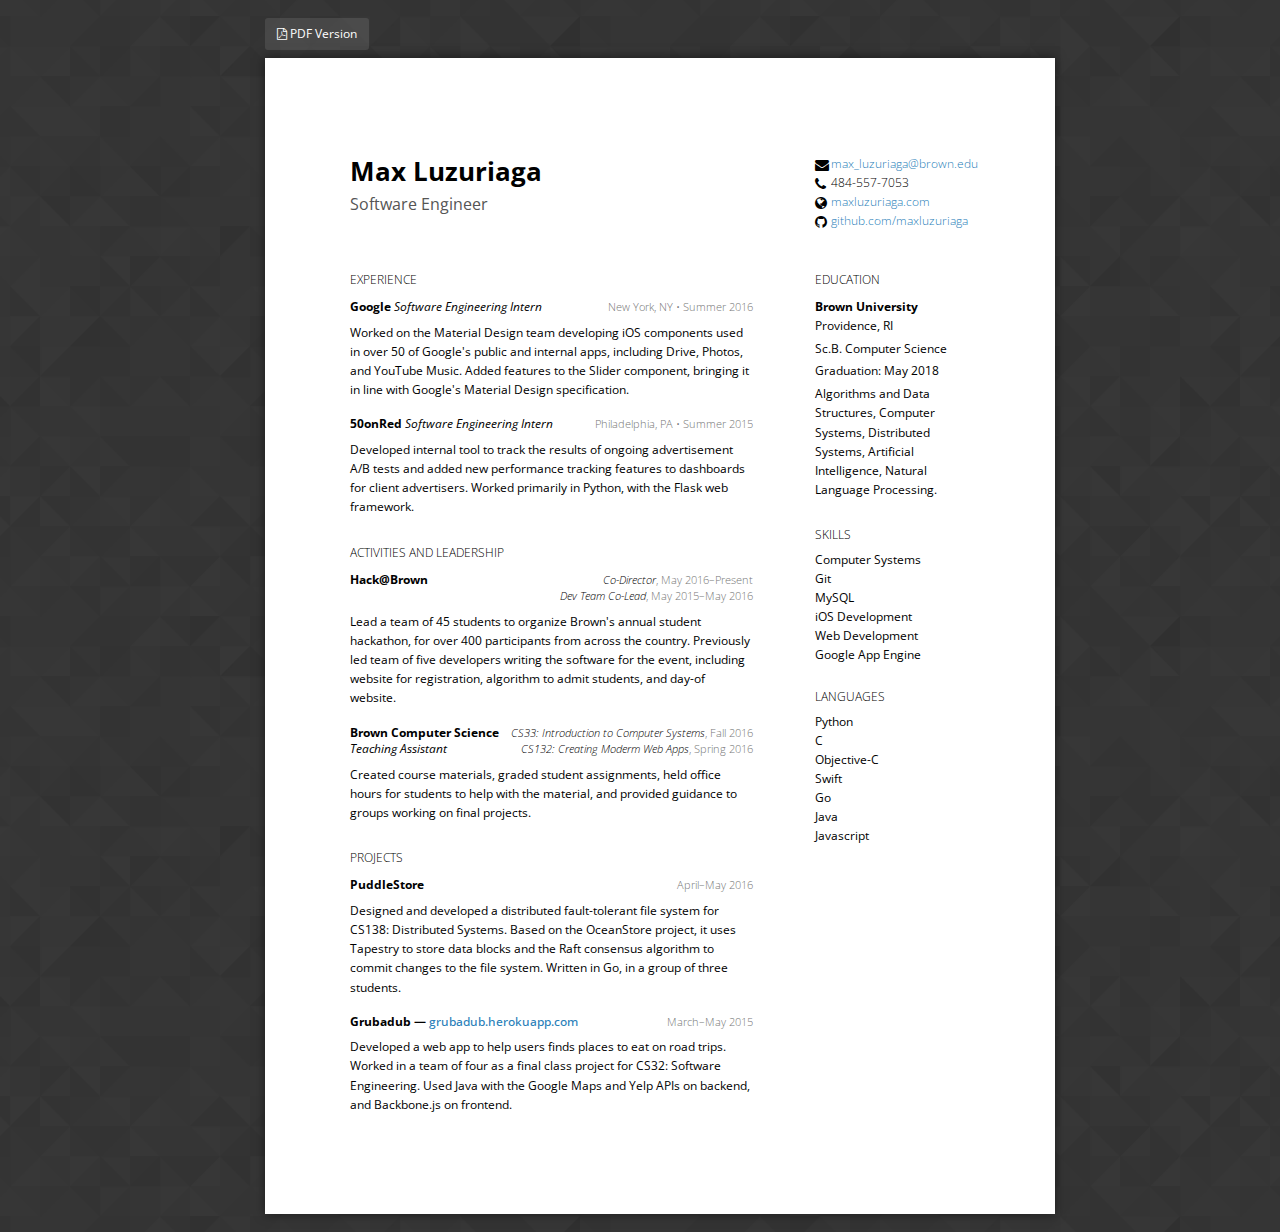
==== resume.html @ a5e9d763 "Wording tweak" ====
<!DOCTYPE html>
<html lang="en">
<head>

<meta charset="utf-8" />
<meta http-equiv="X-UA-Compatible" content="IE=edge,chrome=1">
<meta name="description" content="Max Luzuriaga's online resume" />
<meta name="viewport" content="width=device-width, height=device-height, initial-scale=1, maximum-scale=1, user-scalable=no"/>

<title>Max Luzuriaga - Resume</title>

<link rel="stylesheet" href="./css/font-awesome.min.css" />
<link href='http://fonts.googleapis.com/css?family=Open+Sans:300italic,400italic,700,300,600,600italic,400' rel='stylesheet' type='text/css'>

<link rel="stylesheet" media="print" href="./css/print.css" />
<link rel="stylesheet" href="./css/screen.css" />

</head>
<body class="resume">

<div id="container">
    <div id="toolbar">
        <a class="button dark-button pdf-button" href="max-luzuriaga-resume.pdf"><i class="fa fa-file-pdf-o"></i> PDF Version</a>
    </div>

    <div id="page" class="group">
        <header class="group">
            <div id="name-title">
                <h1>Max Luzuriaga</h1>
                <h2>Software Engineer</h2>
            </div>

            <ol id="contact" class="col-right">
                <li class="group">
                    <div class="contact-icon">
                        <p><i class="fa fa-envelope"></i></p>
                    </div>
                    <div class="contact-content">
                        <p><a href="mailto:max_luzuriaga@brown.edu">max_luzuriaga@brown.edu</a></p>
                    </div>
                </li>
                <li class="group">
                    <div class="contact-icon">
                        <p><i class="fa fa-phone"></i></p>
                    </div>
                    <div class="contact-content">
                        <p>484-557-7053</p>
                    </div>
                </li>
                <li class="group">
                    <div class="contact-icon">
                        <p><i class="fa fa-globe"></i></p>
                    </div>
                    <div class="contact-content">
                        <p><a href="http://maxluzuriaga.com/">maxluzuriaga.com</a></p>
                    </div>
                </li>
                <li class="group">
                    <div class="contact-icon">
                        <p><i class="fa fa-github"></i></p>
                    </div>
                    <div class="contact-content">
                        <p><a href="http://github.com/github">github.com/maxluzuriaga</a></p>
                    </div>
                </li>
            </ol>
        </header>

        <div class="col-left">
            <section>
                <h3>Experience</h3>

                <ol>
                    <li>
                        <h4>Google <span>Software Engineering Intern</span></h4>
                        <h5>New York, NY &#8226; Summer 2016</h5>
                        <p>Worked on the Material Design team developing iOS components used in over 50 of Google's public and internal apps, including Drive, Photos, and YouTube Music. Added features to the Slider component, bringing it in line with Google's Material Design specification.</p>
                    </li>

                    <li>
                        <h4>50onRed <span>Software Engineering Intern</span></h4>
                        <h5>Philadelphia, PA &#8226; Summer 2015</h5>
                        <p>Developed internal tool to track the results of ongoing advertisement A/B tests and added new performance tracking features to dashboards for client advertisers. Worked primarily in Python, with the Flask web framework.</p>
                    </li>
                </ol>
            </section>

            <section>
                <h3>Activities and Leadership</h3>

                <ol>
                    <li>
                        <h4>Hack@Brown</h4>
                        <h5>
                            <span>Co-Director</span>, May 2016&#8211;Present<br />
                            <span>Dev Team Co-Lead</span>, May 2015&#8211;May 2016
                        </h5>
                        <p>Lead a team of 45 students to organize Brown's annual student hackathon, for over 400 participants from across the country. Previously led team of five developers writing the software for the event, including website for registration, algorithm to admit students, and day-of website.</p>
                    </li>

                    <li>
                        <h4>Brown Computer Science<br><span>Teaching Assistant</span></h4>
                        <h5>
                            <span>CS33: Introduction to Computer Systems</span>, Fall 2016<br />
                            <span>CS132: Creating Moderm Web Apps</span>, Spring 2016
                        </h5>
                        <p>Created course materials, graded student assignments, held office hours for students to help with the material, and provided guidance to groups working on final projects.</p>
                    </li>
                </ol>
            </section>

            <section>
                <h3>Projects</h3>

                <ol>
                    <li>
                        <h4>PuddleStore</h4>
                        <h5>April&#8211;May 2016</h5>
                        <p>Designed and developed a distributed fault-tolerant file system for CS138: Distributed Systems. Based on the OceanStore project, it uses Tapestry to store data blocks and the Raft consensus algorithm to commit changes to the file system. Written in Go, in a group of three students.</p>
                    </li>

                    <li>
                        <h4>Grubadub &mdash; <a href="http://grubadub.herokuapp.com">grubadub.herokuapp.com</a></h4>
                        <h5>March&#8211;May 2015</h5>
                        <p>Developed a web app to help users finds places to eat on road trips. Worked in a team of four as a final class project for CS32: Software Engineering. Used Java with the Google Maps and Yelp APIs on backend, and Backbone.js on frontend.</p>
                    </li>
                </ol>
            </section>
        </div>

        <div class="col-right">
            <section>
                <h3>Education</h3>

                <ol>
                    <li>
                        <h4>Brown University</h4>
                        <p>Providence, RI</p>
                        <p>Sc.B. Computer Science</p>
                        <p>Graduation: May 2018</p>
                        <p>Algorithms and Data Structures, Computer Systems, Distributed Systems, Artificial Intelligence, Natural Language Processing.</p>
                    </li>
                </ol>
            </section>

            <section class="list">
                <h3>Skills</h3>

                <ol>
                    <li>Computer Systems</li>
                    <li>Git</li>
                    <li>MySQL</li>
                    <li>iOS Development</li>
                    <li>Web Development</li>
                    <li>Google App Engine</li>
                </ol>
            </section>

            <section class="list">
                <h3>Languages</h3>

                <ol>
                    <li>Python</li>
                    <li>C</li>
                    <li>Objective-C</li>
                    <li>Swift</li>
                    <li>Go</li>
                    <li>Java</li>
                    <li>Javascript</li>
                </ol>
            </section>
        </div>
    </div>
</div>

</body>
</html>
---- css/print.css ----
html body.resume  {
	background: white;
	padding: 0;
    margin: 0.95in 0.7in;
    overflow: hidden;
}

html body.resume #container {
    width: auto;
}

#toolbar {
    display: none;
}

html body.resume #page {
    background: white;

    box-shadow: none;
    padding: 0;
    width: auto;
    height: auto;
    margin: 0;
}

body.resume div#container  {
    width: auto;
    height: auto;
}
---- css/screen.css ----
/*
Title: Screen Styles
Author: max@luzuriaga.com
*/

/* ---------------------------------------------------------------------------------------
   Reset
   --------------------------------------------------------------------------------------- */

html, body, div, span, applet, object, iframe,
h1, h2, h3, h4, h5, h6, p, blockquote, pre,
a, abbr, acronym, address, big, cite, code,
del, dfn, em, img, ins, kbd, q, s, samp,
small, strike, strong, sub, sup, tt, var,
b, u, i, center,
dl, dt, dd, ol, ul, li,
fieldset, form, label, legend,
table, caption, tbody, tfoot, thead, tr, th, td,
article, aside, canvas, details, embed, 
figure, figcaption, footer, header, hgroup, 
menu, nav, output, ruby, section, summary,
time, mark, audio, video {
    margin: 0;
    padding: 0;
    border: 0;
    font-size: 100%;
    font: inherit;
    vertical-align: baseline;
}
/* HTML5 display-role reset for older browsers */
article, aside, details, figcaption, figure, 
footer, header, hgroup, menu, nav, section {
    display: block;
}
body {
    line-height: 1;
}
ol, ul {
    list-style: none;
}
blockquote, q {
    quotes: none;
}
blockquote:before, blockquote:after,
q:before, q:after {
    content: '';
    content: none;
}
table {
    border-collapse: collapse;
    border-spacing: 0;
}

/* ---------------------------------------------------------------------------------------
   Main
   --------------------------------------------------------------------------------------- */

body {
    font-family: 'Open Sans', 'Helvetica Neue', Helvetica, Arial, Sans-Serif;
}

body.main {
    font-size: 14px;
}

body.resume {
    background: url(../img/footer_lodyas.png) center center rgb(120,120,120);
    background-size: 600px;
    padding: 18px 0;
    font-size: 12px;
}

a, a:visited {
    text-decoration: none;
    color: #2980b9;
}

a:hover, a:visited:hover {
    text-decoration: underline;
}

body.main #container {
    max-width: 800px;
    padding: 100px;
}

body.main p {
    line-height: 1.5em;
}

body.resume #container {
    width: 750px;
    margin: 0 auto;
}

body.resume #page {
    background: white;
    box-shadow: 0 0 10px rgba(0,0,0,0.5);
    padding: 100px 85px;
    width: 620px;
    /* height: 840px; */
}


body.resume header {
    margin-bottom: 45px;
    /*padding: 5px 0;*/
}

body.main header {
    margin-bottom: 22px;
}

h1 {
    font-weight: 700;
    font-size: 26px;
    line-height: 1em;
    margin-bottom: 12px;
}

h2 {
    font-size: 16px;
    color: #555;
}

h3 {
    text-transform: uppercase;
    font-weight: 300;
    margin-bottom: 13px;
}

h4 {
    font-weight: 700;
    line-height: 1.4em;
    float:left;
}

h5 {
    text-align: right;
    color: #777;
    line-height: 1.5em;
    font-size: 11px;
    margin-bottom: 7px;
    font-weight: 300;
}

h5 span {
    font-style: italic;
    color: black;
    /* opacity: 0.7; */
}

strong {
    font-weight: bold;
}

section {
    margin-bottom: 30px;
}

section:last-child {
    margin-bottom: 0;
}

section li {
    margin-bottom: 17px;
}

section.list li {
    margin-bottom: 7px;
}

section li:last-child {
    margin-bottom: 0;
}

section p {
    clear: both;
    line-height: 1.6em;
}

.col-right section p {
    margin-bottom: 0.3em;
}

h4 span {
    font-weight: 400;
    font-style: italic;
    /* padding-left: 3px; */
}

h4 a {
    font-weight: 500;
}

#name-title {
    float: left;
    width: 50%;
    text-align: left;
}

#name-title, #contact {
    /*padding: 3px 0;*/
}

#contact {
    float: right;
    /*padding-left: 17px;*/
    font-weight: 300;
    font-size: 14px;
    /*border-left: 1px solid #ccc;*/
}

#contact li {
    margin-bottom: 5px;
}

#contact li:last-child {
    margin: 0;
}

.contact-icon {
    width: 10%;
    float: left;
}

.contact-content {
    width: 90%;
    float: right;
    font-size: 12px;
}

.col-left {
    width: 65%;
    float: left;
}

img.hero {
    width: 150px;
    height: 150px;
    float: left;
    border-radius: 20px;
}

.col-right {
    width: 25%;
    float: right;
}

body.main .col-right {
    width: calc(100% - 170px);
}

article p {
    margin-bottom: 14px;
}

article {
    border-bottom: 1px solid #eee;
    margin-bottom: 14px;
}

.button {
    display: inline-block;
    padding: 10px 12px;
    border-radius: 3px;
    background: rgb(243,243,243);
}

.button:hover {
    background: rgb(235,235,235);
}

.dark-button, .dark-button:visited {
    background: rgba(255,255,255,0.1);
    color: white;
}

.dark-button:hover {
    background: rgba(255,255,255,0.15);
}

#toolbar {
    margin-bottom: 8px;
}

footer li {
    float: left;
    margin-right: 3.5%;
}

@media print {
    html body {
        background: white;
        padding: 0;
    }

    body #main {
        background: red;
        box-shadow: none;
        width: auto;
        height: auto;
        margin: 0;
    }
}

@media (max-width: 900px) {
    body.main #container {
        padding: 70px;
    }

    img.hero {
        width: 100px;
        height: 100px;
    }

    body.main .col-right {
        width: calc(100% - 120px);
    }
}

@media (max-width: 700px) {
    body.main #container {
        padding: 40px;
    }

    img.hero {
        display: none;
    }

    body.main .col-right {
        width: 100%;
    }

    footer li {
        float: none;
        margin-bottom: 10px;
    }
}

/* ---------------------------------------------------------------------------------------
   Etc.
   --------------------------------------------------------------------------------------- */

.group:after {
  content: "";
  display: table;
  clear: both;
}
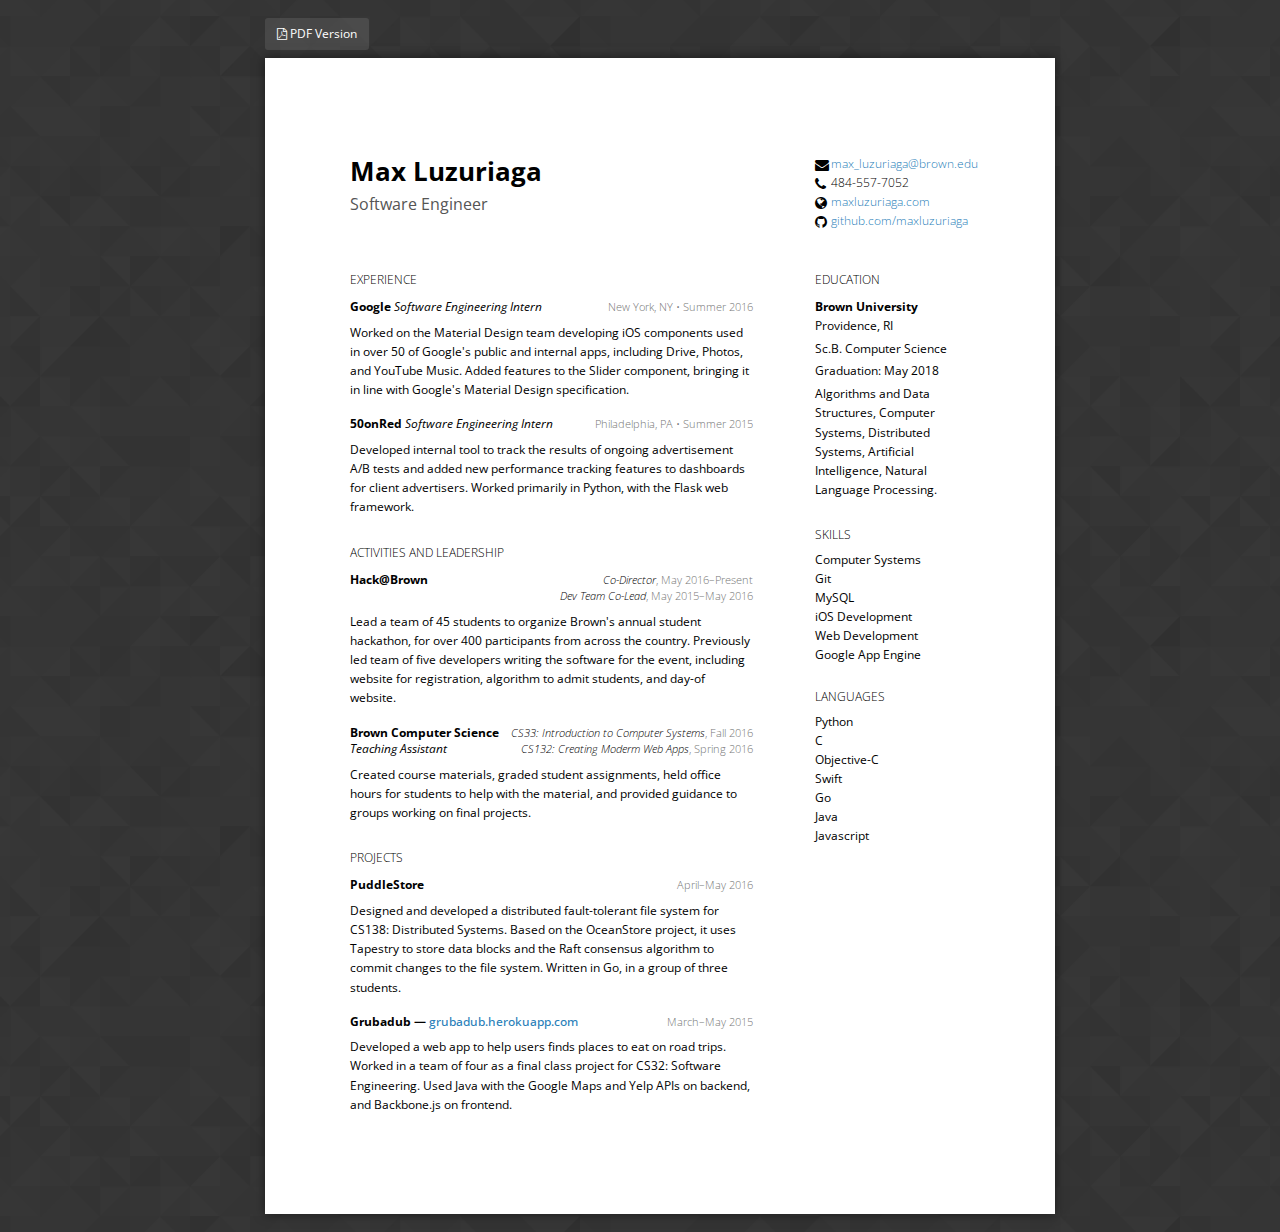
==== commit ca9f93df: "Fix phone number" ====
--- a/resume.html
+++ b/resume.html
@@ -44,7 +44,7 @@
                         <p><i class="fa fa-phone"></i></p>
                     </div>
                     <div class="contact-content">
-                        <p>484-557-7053</p>
+                        <p>484-557-7052</p>
                     </div>
                 </li>
                 <li class="group">
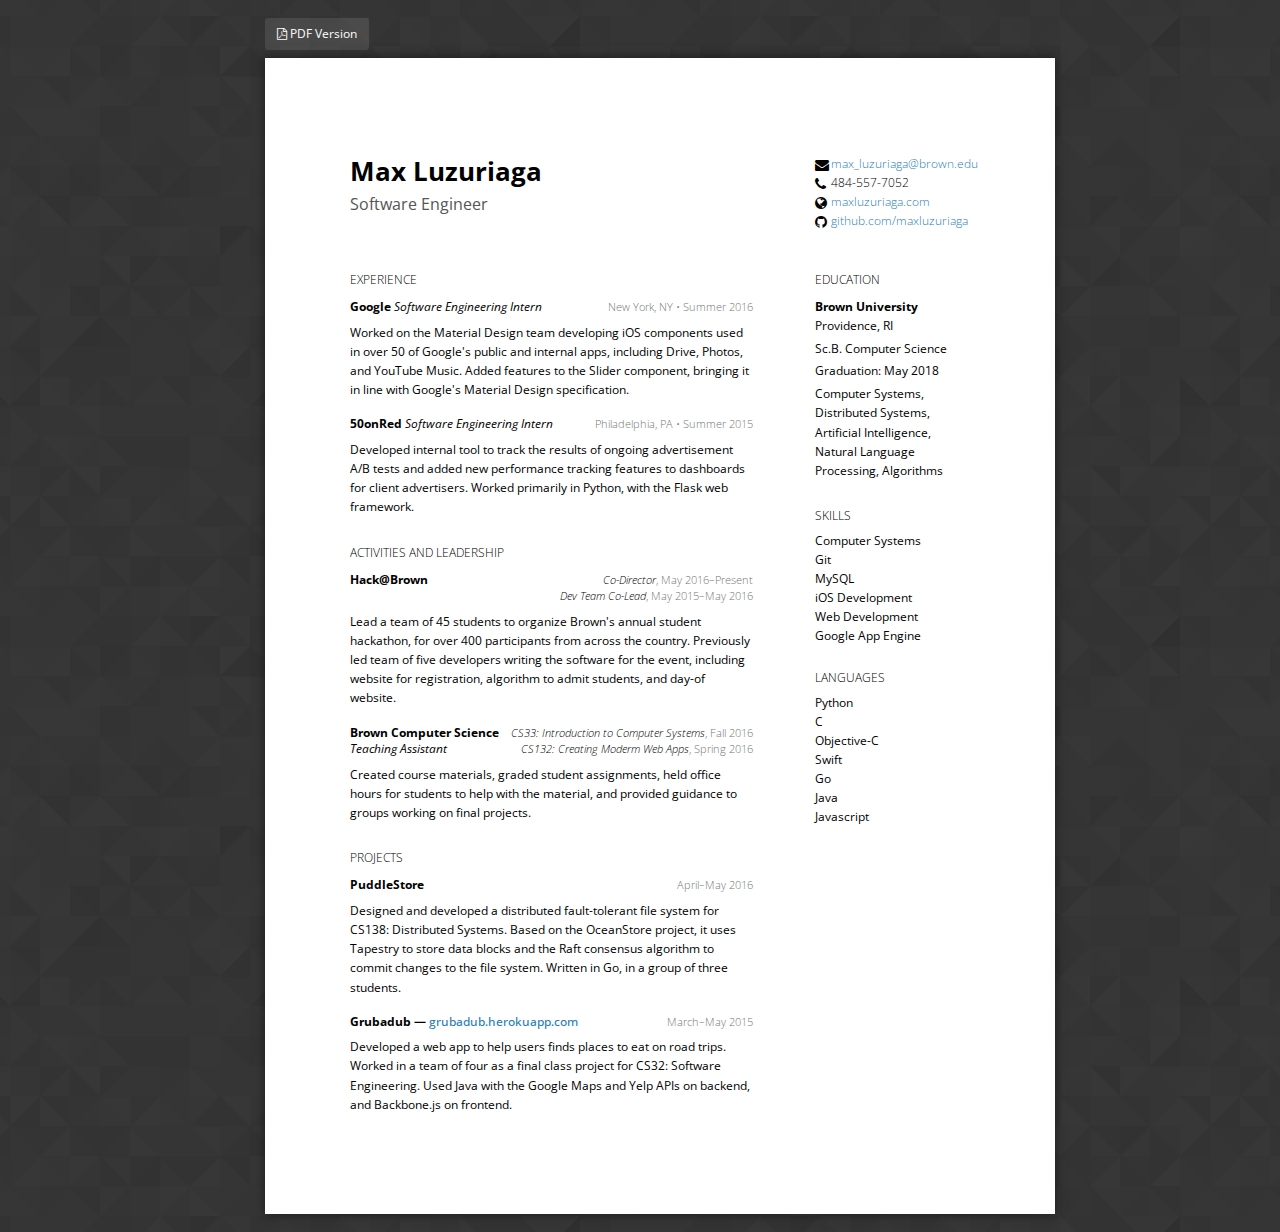
==== commit 65956dfa: "Coursework changes" ====
--- a/resume.html
+++ b/resume.html
@@ -138,7 +138,7 @@
                         <p>Providence, RI</p>
                         <p>Sc.B. Computer Science</p>
                         <p>Graduation: May 2018</p>
-                        <p>Algorithms and Data Structures, Computer Systems, Distributed Systems, Artificial Intelligence, Natural Language Processing.</p>
+                        <p>Computer Systems, Distributed Systems, Artificial Intelligence, Natural Language Processing, Algorithms</p>
                     </li>
                 </ol>
             </section>
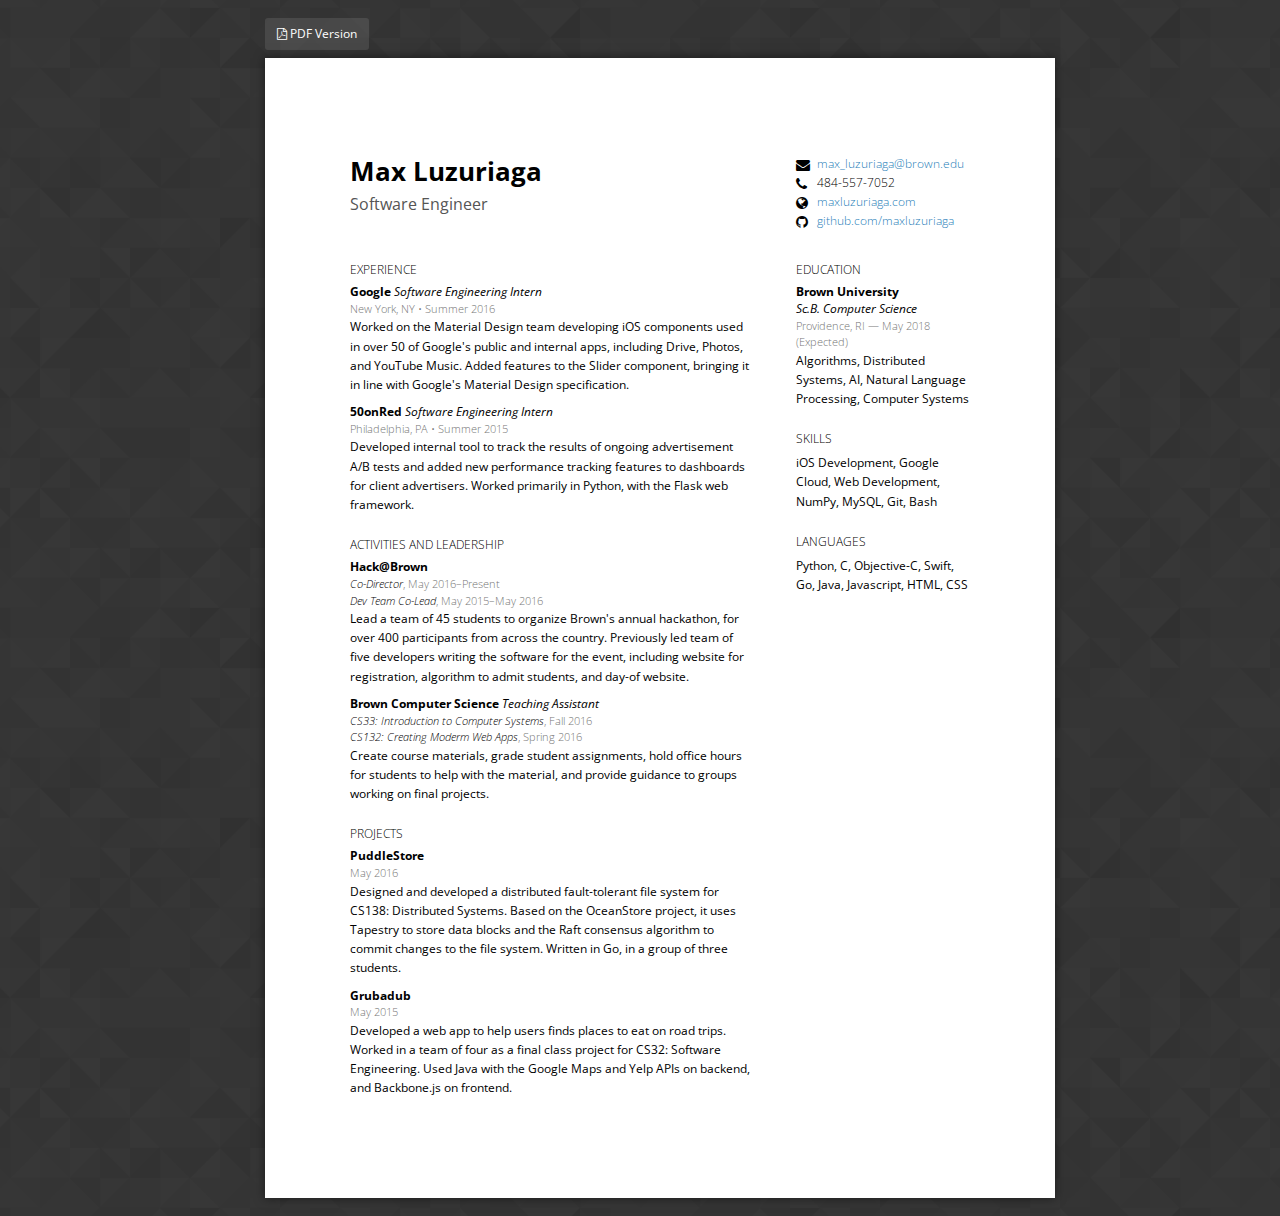
==== commit 9adb5615: "Lots of resume changes" ====
--- a/resume.html
+++ b/resume.html
@@ -60,7 +60,7 @@
                         <p><i class="fa fa-github"></i></p>
                     </div>
                     <div class="contact-content">
-                        <p><a href="http://github.com/github">github.com/maxluzuriaga</a></p>
+                        <p><a href="http://github.com/maxluzuriaga">github.com/maxluzuriaga</a></p>
                     </div>
                 </li>
             </ol>
@@ -95,16 +95,16 @@
                             <span>Co-Director</span>, May 2016&#8211;Present<br />
                             <span>Dev Team Co-Lead</span>, May 2015&#8211;May 2016
                         </h5>
-                        <p>Lead a team of 45 students to organize Brown's annual student hackathon, for over 400 participants from across the country. Previously led team of five developers writing the software for the event, including website for registration, algorithm to admit students, and day-of website.</p>
+                        <p>Lead a team of 45 students to organize Brown's annual hackathon, for over 400 participants from across the country. Previously led team of five developers writing the software for the event, including website for registration, algorithm to admit students, and day-of website.</p>
                     </li>
 
                     <li>
-                        <h4>Brown Computer Science<br><span>Teaching Assistant</span></h4>
+                        <h4>Brown Computer Science <span>Teaching Assistant</span></h4>
                         <h5>
                             <span>CS33: Introduction to Computer Systems</span>, Fall 2016<br />
                             <span>CS132: Creating Moderm Web Apps</span>, Spring 2016
                         </h5>
-                        <p>Created course materials, graded student assignments, held office hours for students to help with the material, and provided guidance to groups working on final projects.</p>
+                        <p>Create course materials, grade student assignments, hold office hours for students to help with the material, and provide guidance to groups working on final projects.</p>
                     </li>
                 </ol>
             </section>
@@ -115,13 +115,13 @@
                 <ol>
                     <li>
                         <h4>PuddleStore</h4>
-                        <h5>April&#8211;May 2016</h5>
+                        <h5>May 2016</h5>
                         <p>Designed and developed a distributed fault-tolerant file system for CS138: Distributed Systems. Based on the OceanStore project, it uses Tapestry to store data blocks and the Raft consensus algorithm to commit changes to the file system. Written in Go, in a group of three students.</p>
                     </li>
 
                     <li>
-                        <h4>Grubadub &mdash; <a href="http://grubadub.herokuapp.com">grubadub.herokuapp.com</a></h4>
-                        <h5>March&#8211;May 2015</h5>
+                        <h4>Grubadub</h4>
+                        <h5>May 2015</h5>
                         <p>Developed a web app to help users finds places to eat on road trips. Worked in a team of four as a final class project for CS32: Software Engineering. Used Java with the Google Maps and Yelp APIs on backend, and Backbone.js on frontend.</p>
                     </li>
                 </ol>
@@ -134,40 +134,22 @@
 
                 <ol>
                     <li>
-                        <h4>Brown University</h4>
-                        <p>Providence, RI</p>
-                        <p>Sc.B. Computer Science</p>
-                        <p>Graduation: May 2018</p>
-                        <p>Computer Systems, Distributed Systems, Artificial Intelligence, Natural Language Processing, Algorithms</p>
-                    </li>
+                        <h4>Brown University<br /><span>Sc.B. Computer Science</span></h4>
+                        <h5>Providence, RI &mdash; May 2018 (Expected)</h5>
+                        <p>Algorithms, Distributed Systems, AI, Natural Language Processing, Computer Systems</p>
                 </ol>
             </section>
 
             <section class="list">
                 <h3>Skills</h3>
 
-                <ol>
-                    <li>Computer Systems</li>
-                    <li>Git</li>
-                    <li>MySQL</li>
-                    <li>iOS Development</li>
-                    <li>Web Development</li>
-                    <li>Google App Engine</li>
-                </ol>
+                <p>iOS Development, Google Cloud, Web Development, NumPy, MySQL, Git, Bash</p>
             </section>
 
             <section class="list">
                 <h3>Languages</h3>
 
-                <ol>
-                    <li>Python</li>
-                    <li>C</li>
-                    <li>Objective-C</li>
-                    <li>Swift</li>
-                    <li>Go</li>
-                    <li>Java</li>
-                    <li>Javascript</li>
-                </ol>
+                <p>Python, C, Objective-C, Swift, Go, Java, Javascript, HTML, CSS</p>
             </section>
         </div>
     </div>
--- a/css/screen.css
+++ b/css/screen.css
@@ -103,7 +103,7 @@
 
 
 body.resume header {
-    margin-bottom: 45px;
+    margin-bottom: 35px;
     /*padding: 5px 0;*/
 }
 
@@ -126,21 +126,21 @@
 h3 {
     text-transform: uppercase;
     font-weight: 300;
-    margin-bottom: 13px;
+    margin-bottom: 8px;
 }
 
 h4 {
     font-weight: 700;
     line-height: 1.4em;
-    float:left;
+    /* float:left; */
 }
 
 h5 {
-    text-align: right;
+    /* text-align: right; */
     color: #777;
     line-height: 1.5em;
     font-size: 11px;
-    margin-bottom: 7px;
+    /* margin-bottom: 3px; */
     font-weight: 300;
 }
 
@@ -155,7 +155,7 @@
 }
 
 section {
-    margin-bottom: 30px;
+    margin-bottom: 25px;
 }
 
 section:last-child {
@@ -163,7 +163,7 @@
 }
 
 section li {
-    margin-bottom: 17px;
+    margin-bottom: 10px;
 }
 
 section.list li {
@@ -220,12 +220,12 @@
 }
 
 .contact-icon {
-    width: 10%;
+    width: 12%;
     float: left;
 }
 
 .contact-content {
-    width: 90%;
+    width: 88%;
     float: right;
     font-size: 12px;
 }
@@ -243,7 +243,7 @@
 }
 
 .col-right {
-    width: 25%;
+    width: 28%;
     float: right;
 }
 
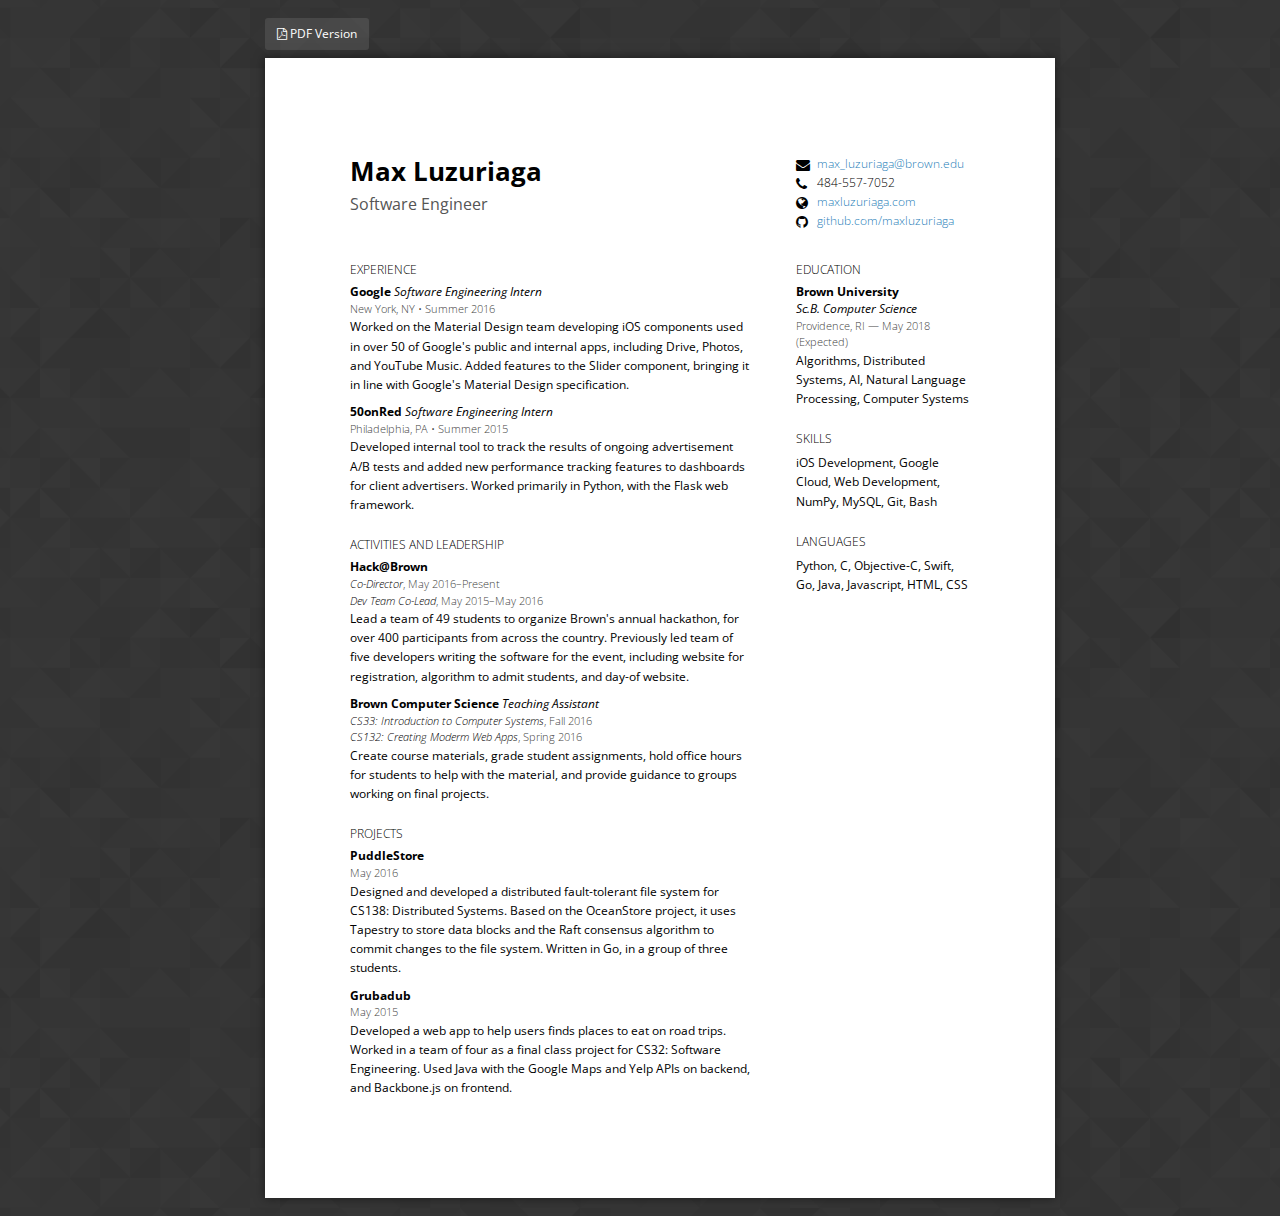
==== commit 62df812d: "H@B size" ====
--- a/resume.html
+++ b/resume.html
@@ -95,7 +95,7 @@
                             <span>Co-Director</span>, May 2016&#8211;Present<br />
                             <span>Dev Team Co-Lead</span>, May 2015&#8211;May 2016
                         </h5>
-                        <p>Lead a team of 45 students to organize Brown's annual hackathon, for over 400 participants from across the country. Previously led team of five developers writing the software for the event, including website for registration, algorithm to admit students, and day-of website.</p>
+                        <p>Lead a team of 49 students to organize Brown's annual hackathon, for over 400 participants from across the country. Previously led team of five developers writing the software for the event, including website for registration, algorithm to admit students, and day-of website.</p>
                     </li>
 
                     <li>
--- a/css/screen.css
+++ b/css/screen.css
@@ -137,7 +137,7 @@
 
 h5 {
     /* text-align: right; */
-    color: #777;
+    color: #444;
     line-height: 1.5em;
     font-size: 11px;
     /* margin-bottom: 3px; */
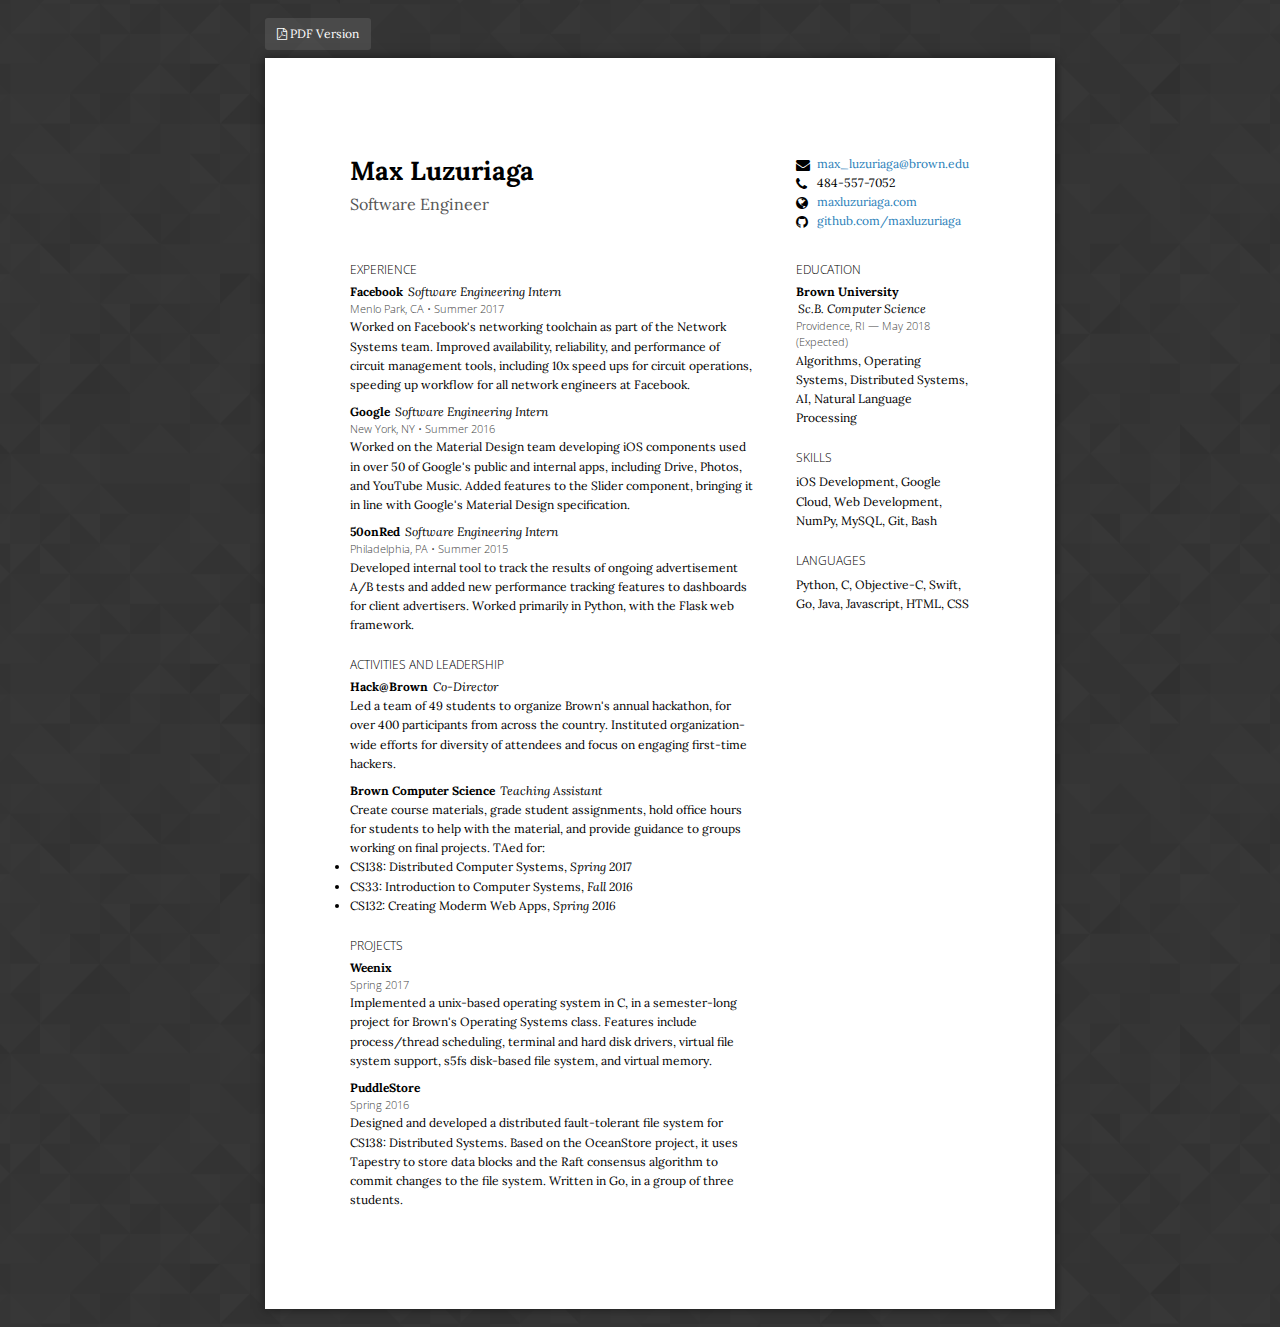
==== commit dfb69cfc: "Updates and font switch" ====
--- a/resume.html
+++ b/resume.html
@@ -11,6 +11,7 @@
 
 <link rel="stylesheet" href="./css/font-awesome.min.css" />
 <link href='http://fonts.googleapis.com/css?family=Open+Sans:300italic,400italic,700,300,600,600italic,400' rel='stylesheet' type='text/css'>
+<link href="https://fonts.googleapis.com/css?family=Lora:400,400i,700,700i" rel="stylesheet">
 
 <link rel="stylesheet" media="print" href="./css/print.css" />
 <link rel="stylesheet" href="./css/screen.css" />
@@ -72,6 +73,12 @@
 
                 <ol>
                     <li>
+                        <h4>Facebook <span>Software Engineering Intern</span></h4>
+                        <h5>Menlo Park, CA &#8226; Summer 2017</h5>
+                        <p>Worked on Facebook's networking toolchain as part of the Network Systems team. Improved availability, reliability, and performance of circuit management tools, including 10x speed ups for circuit operations, speeding up workflow for all network engineers at Facebook.</p>
+                    </li>
+
+                    <li>
                         <h4>Google <span>Software Engineering Intern</span></h4>
                         <h5>New York, NY &#8226; Summer 2016</h5>
                         <p>Worked on the Material Design team developing iOS components used in over 50 of Google's public and internal apps, including Drive, Photos, and YouTube Music. Added features to the Slider component, bringing it in line with Google's Material Design specification.</p>
@@ -90,21 +97,24 @@
 
                 <ol>
                     <li>
-                        <h4>Hack@Brown</h4>
-                        <h5>
-                            <span>Co-Director</span>, May 2016&#8211;Present<br />
-                            <span>Dev Team Co-Lead</span>, May 2015&#8211;May 2016
-                        </h5>
-                        <p>Lead a team of 49 students to organize Brown's annual hackathon, for over 400 participants from across the country. Previously led team of five developers writing the software for the event, including website for registration, algorithm to admit students, and day-of website.</p>
+                        <h4>Hack@Brown <span>Co-Director</span></h4>
+                        <p>Led a team of 49 students to organize Brown's annual hackathon, for over 400 participants from across the country. Instituted organization-wide efforts for diversity of attendees and focus on engaging first-time hackers.</p>
                     </li>
 
                     <li>
                         <h4>Brown Computer Science <span>Teaching Assistant</span></h4>
-                        <h5>
-                            <span>CS33: Introduction to Computer Systems</span>, Fall 2016<br />
-                            <span>CS132: Creating Moderm Web Apps</span>, Spring 2016
-                        </h5>
-                        <p>Create course materials, grade student assignments, hold office hours for students to help with the material, and provide guidance to groups working on final projects.</p>
+                        <!-- <h5> -->
+                        <!--     <1!-- <span>CS157: Design and Analysis of Algorithms</span>, Fall 2017<br /> --1> -->
+                        <!--     <span>CS138: Distributed Computer Systems</span>, Spring 2017<br /> -->
+                        <!--     <span>CS33: Introduction to Computer Systems</span>, Fall 2016<br /> -->
+                        <!--     <span>CS132: Creating Moderm Web Apps</span>, Spring 2016 -->
+                        <!-- </h5> -->
+                        <p>Create course materials, grade student assignments, hold office hours for students to help with the material, and provide guidance to groups working on final projects. TAed for:</p>
+                        <ul>
+                            <li>CS138: Distributed Computer Systems, <span>Spring 2017</span></li>
+                            <li>CS33: Introduction to Computer Systems, <span>Fall 2016</span></li>
+                            <li>CS132: Creating Moderm Web Apps, <span>Spring 2016</span></li>
+                        </ul>
                     </li>
                 </ol>
             </section>
@@ -114,15 +124,15 @@
 
                 <ol>
                     <li>
-                        <h4>PuddleStore</h4>
-                        <h5>May 2016</h5>
-                        <p>Designed and developed a distributed fault-tolerant file system for CS138: Distributed Systems. Based on the OceanStore project, it uses Tapestry to store data blocks and the Raft consensus algorithm to commit changes to the file system. Written in Go, in a group of three students.</p>
+                        <h4>Weenix</h4>
+                        <h5>Spring 2017</h5>
+                        <p>Implemented a unix-based operating system in C, in a semester-long project for Brown's Operating Systems class. Features include process/thread scheduling, terminal and hard disk drivers, virtual file system support, s5fs disk-based file system, and virtual memory.</p>
                     </li>
 
                     <li>
-                        <h4>Grubadub</h4>
-                        <h5>May 2015</h5>
-                        <p>Developed a web app to help users finds places to eat on road trips. Worked in a team of four as a final class project for CS32: Software Engineering. Used Java with the Google Maps and Yelp APIs on backend, and Backbone.js on frontend.</p>
+                        <h4>PuddleStore</h4>
+                        <h5>Spring 2016</h5>
+                        <p>Designed and developed a distributed fault-tolerant file system for CS138: Distributed Systems. Based on the OceanStore project, it uses Tapestry to store data blocks and the Raft consensus algorithm to commit changes to the file system. Written in Go, in a group of three students.</p>
                     </li>
                 </ol>
             </section>
@@ -136,7 +146,7 @@
                     <li>
                         <h4>Brown University<br /><span>Sc.B. Computer Science</span></h4>
                         <h5>Providence, RI &mdash; May 2018 (Expected)</h5>
-                        <p>Algorithms, Distributed Systems, AI, Natural Language Processing, Computer Systems</p>
+                        <p>Algorithms, Operating Systems, Distributed Systems, AI, Natural Language Processing</p>
                 </ol>
             </section>
 
--- a/css/screen.css
+++ b/css/screen.css
@@ -35,7 +35,7 @@
 body {
     line-height: 1;
 }
-ol, ul {
+ol {
     list-style: none;
 }
 blockquote, q {
@@ -56,7 +56,8 @@
    --------------------------------------------------------------------------------------- */
 
 body {
-    font-family: 'Open Sans', 'Helvetica Neue', Helvetica, Arial, Sans-Serif;
+    /* font-family: 'Open Sans', 'Helvetica Neue', Helvetica, Arial, Sans-Serif; */
+    font-family: 'Lora', Sans-Serif;
 }
 
 body.main {
@@ -121,6 +122,10 @@
 h2 {
     font-size: 16px;
     color: #555;
+}
+
+h3, h5 {
+    font-family: 'Open Sans', 'Helvetica Neue', Helvetica, Arial, Sans-Serif;
 }
 
 h3 {
@@ -162,16 +167,25 @@
     margin-bottom: 0;
 }
 
-section li {
+section ol > li {
     margin-bottom: 10px;
 }
 
-section.list li {
+section.list ol > li {
     margin-bottom: 7px;
 }
 
-section li:last-child {
+section ol > li:last-child {
     margin-bottom: 0;
+}
+
+section ul {
+    list-style-type: disc;
+    line-height: 1.6em;
+}
+
+section ul li span {
+    font-style: italic;
 }
 
 section p {
@@ -186,7 +200,7 @@
 h4 span {
     font-weight: 400;
     font-style: italic;
-    /* padding-left: 3px; */
+    padding-left: 2px;
 }
 
 h4 a {
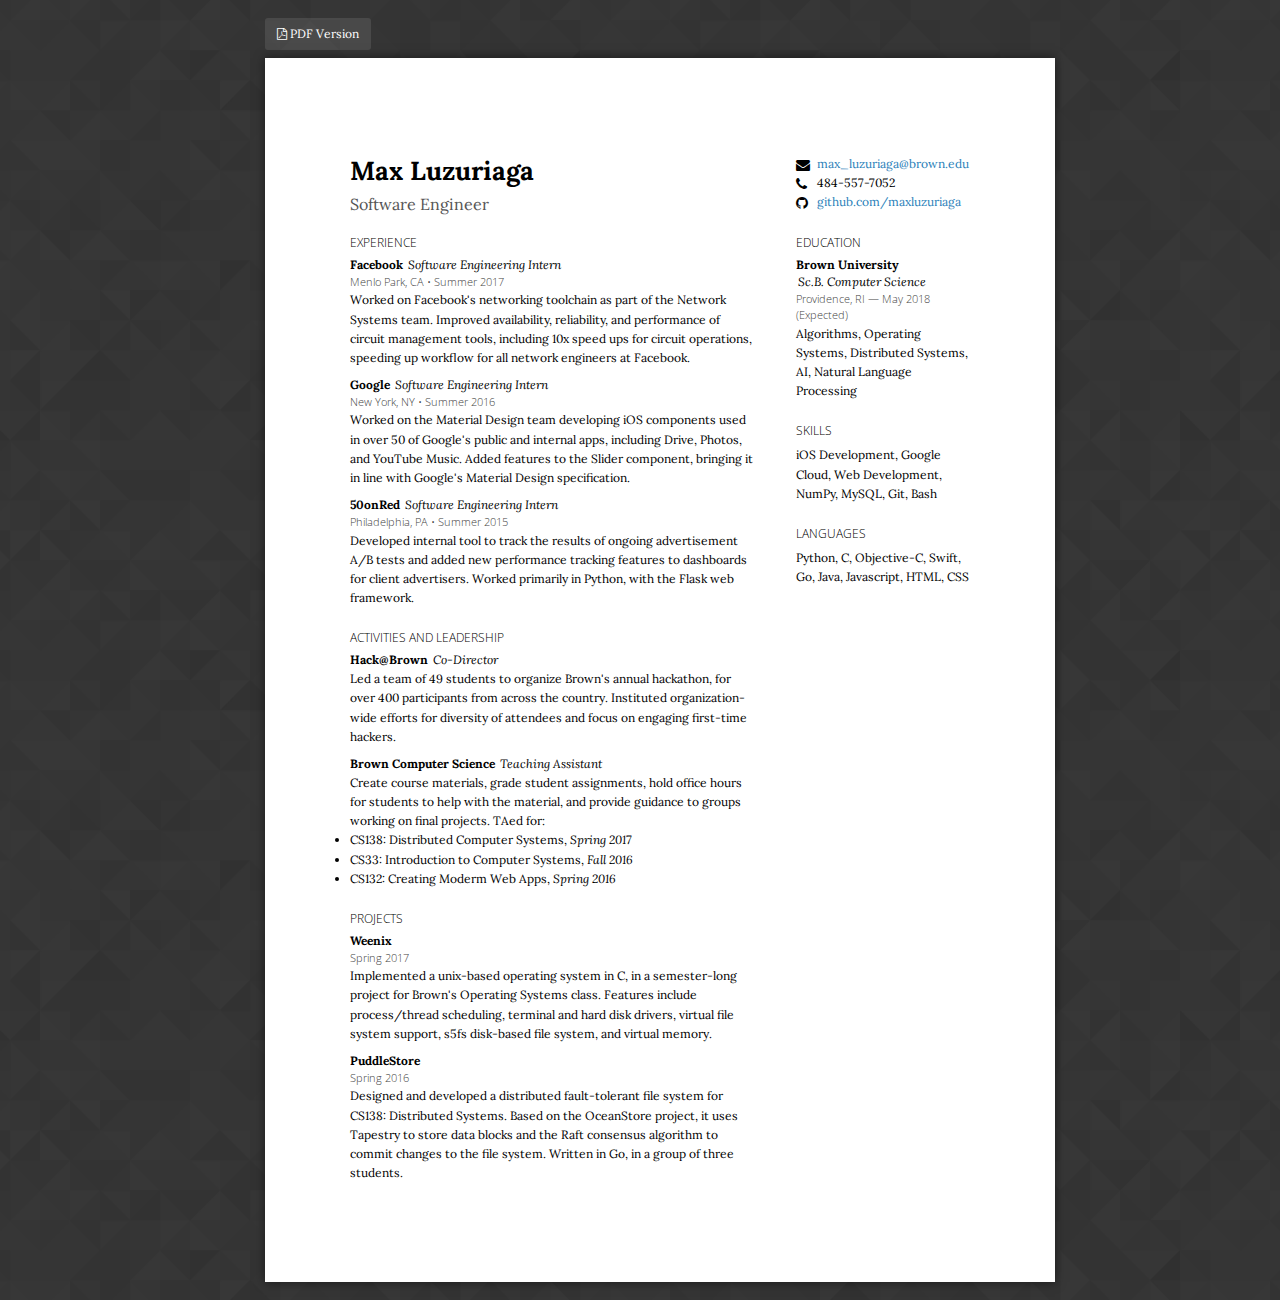
==== commit 2edcc38e: "Header changes" ====
--- a/resume.html
+++ b/resume.html
@@ -46,14 +46,6 @@
                     </div>
                     <div class="contact-content">
                         <p>484-557-7052</p>
-                    </div>
-                </li>
-                <li class="group">
-                    <div class="contact-icon">
-                        <p><i class="fa fa-globe"></i></p>
-                    </div>
-                    <div class="contact-content">
-                        <p><a href="http://maxluzuriaga.com/">maxluzuriaga.com</a></p>
                     </div>
                 </li>
                 <li class="group">
--- a/css/print.css
+++ b/css/print.css
@@ -1,5 +1,5 @@
 html body.resume  {
-	background: white;
+	background: red;
 	padding: 0;
     margin: 0.95in 0.7in;
     overflow: hidden;
@@ -7,6 +7,10 @@
 
 html body.resume #container {
     width: auto;
+}
+
+#contact li a {
+    color: black;
 }
 
 #toolbar {
--- a/css/screen.css
+++ b/css/screen.css
@@ -35,7 +35,7 @@
 body {
     line-height: 1;
 }
-ol {
+ol, ul {
     list-style: none;
 }
 blockquote, q {
@@ -104,7 +104,7 @@
 
 
 body.resume header {
-    margin-bottom: 35px;
+    margin-bottom: 25px;
     /*padding: 5px 0;*/
 }
 
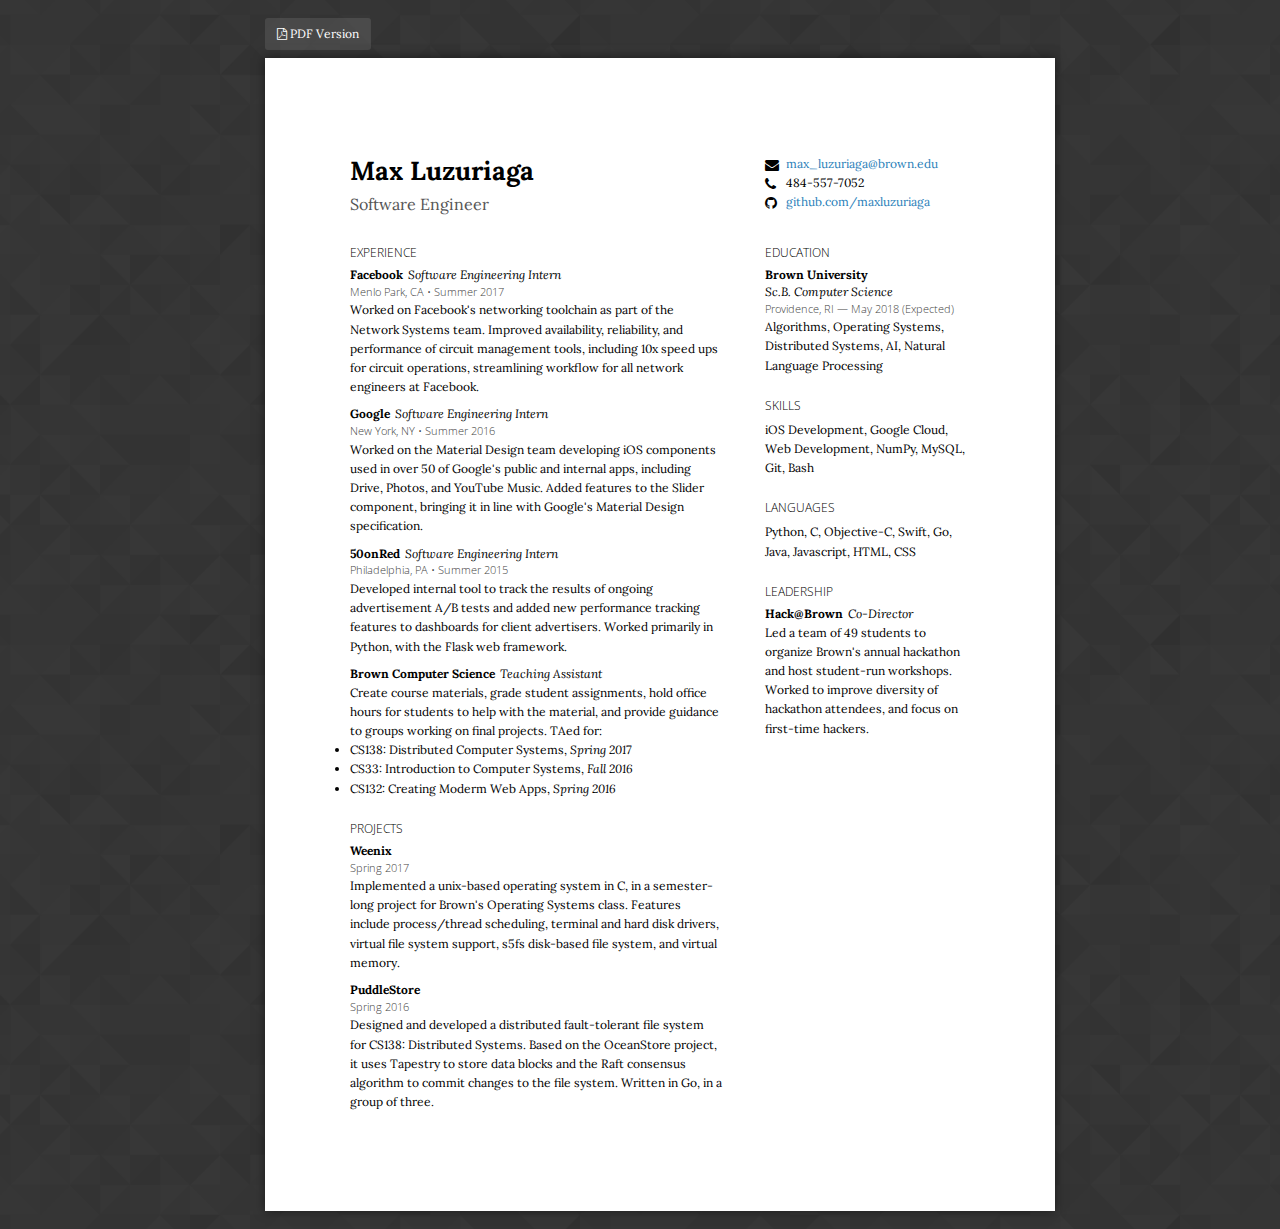
==== commit 965cdef6: "Move things around, re-gen pdf" ====
--- a/resume.html
+++ b/resume.html
@@ -67,7 +67,7 @@
                     <li>
                         <h4>Facebook <span>Software Engineering Intern</span></h4>
                         <h5>Menlo Park, CA &#8226; Summer 2017</h5>
-                        <p>Worked on Facebook's networking toolchain as part of the Network Systems team. Improved availability, reliability, and performance of circuit management tools, including 10x speed ups for circuit operations, speeding up workflow for all network engineers at Facebook.</p>
+                        <p>Worked on Facebook's networking toolchain as part of the Network Systems team. Improved availability, reliability, and performance of circuit management tools, including 10x speed ups for circuit operations, streamlining workflow for all network engineers at Facebook.</p>
                     </li>
 
                     <li>
@@ -81,26 +81,9 @@
                         <h5>Philadelphia, PA &#8226; Summer 2015</h5>
                         <p>Developed internal tool to track the results of ongoing advertisement A/B tests and added new performance tracking features to dashboards for client advertisers. Worked primarily in Python, with the Flask web framework.</p>
                     </li>
-                </ol>
-            </section>
-
-            <section>
-                <h3>Activities and Leadership</h3>
-
-                <ol>
-                    <li>
-                        <h4>Hack@Brown <span>Co-Director</span></h4>
-                        <p>Led a team of 49 students to organize Brown's annual hackathon, for over 400 participants from across the country. Instituted organization-wide efforts for diversity of attendees and focus on engaging first-time hackers.</p>
-                    </li>
 
                     <li>
                         <h4>Brown Computer Science <span>Teaching Assistant</span></h4>
-                        <!-- <h5> -->
-                        <!--     <1!-- <span>CS157: Design and Analysis of Algorithms</span>, Fall 2017<br /> --1> -->
-                        <!--     <span>CS138: Distributed Computer Systems</span>, Spring 2017<br /> -->
-                        <!--     <span>CS33: Introduction to Computer Systems</span>, Fall 2016<br /> -->
-                        <!--     <span>CS132: Creating Moderm Web Apps</span>, Spring 2016 -->
-                        <!-- </h5> -->
                         <p>Create course materials, grade student assignments, hold office hours for students to help with the material, and provide guidance to groups working on final projects. TAed for:</p>
                         <ul>
                             <li>CS138: Distributed Computer Systems, <span>Spring 2017</span></li>
@@ -124,7 +107,7 @@
                     <li>
                         <h4>PuddleStore</h4>
                         <h5>Spring 2016</h5>
-                        <p>Designed and developed a distributed fault-tolerant file system for CS138: Distributed Systems. Based on the OceanStore project, it uses Tapestry to store data blocks and the Raft consensus algorithm to commit changes to the file system. Written in Go, in a group of three students.</p>
+                        <p>Designed and developed a distributed fault-tolerant file system for CS138: Distributed Systems. Based on the OceanStore project, it uses Tapestry to store data blocks and the Raft consensus algorithm to commit changes to the file system. Written in Go, in a group of three.</p>
                     </li>
                 </ol>
             </section>
@@ -136,7 +119,7 @@
 
                 <ol>
                     <li>
-                        <h4>Brown University<br /><span>Sc.B. Computer Science</span></h4>
+                        <h4>Brown University<br /><span class="no-pad">Sc.B. Computer Science</span></h4>
                         <h5>Providence, RI &mdash; May 2018 (Expected)</h5>
                         <p>Algorithms, Operating Systems, Distributed Systems, AI, Natural Language Processing</p>
                 </ol>
@@ -153,6 +136,18 @@
 
                 <p>Python, C, Objective-C, Swift, Go, Java, Javascript, HTML, CSS</p>
             </section>
+
+            <section>
+                <h3>Leadership</h3>
+
+                <ol>
+                    <li>
+                        <h4>Hack@Brown <span>Co-Director</span></h4>
+                        <p>Led a team of 49 students to organize Brown's annual hackathon and host student-run workshops. Worked to improve diversity of hackathon attendees, and focus on first-time hackers.</p>
+                    </li>
+
+                </ol>
+            </section>
         </div>
     </div>
 </div>
--- a/css/print.css
+++ b/css/print.css
@@ -1,5 +1,5 @@
 html body.resume  {
-	background: red;
+	background: white;
 	padding: 0;
     margin: 0.95in 0.7in;
     overflow: hidden;
--- a/css/screen.css
+++ b/css/screen.css
@@ -104,7 +104,7 @@
 
 
 body.resume header {
-    margin-bottom: 25px;
+    margin-bottom: 35px;
     /*padding: 5px 0;*/
 }
 
@@ -203,6 +203,10 @@
     padding-left: 2px;
 }
 
+h4 span.no-pad {
+    padding-left: 0;
+}
+
 h4 a {
     font-weight: 500;
 }
@@ -234,18 +238,18 @@
 }
 
 .contact-icon {
-    width: 12%;
+    width: 10%;
     float: left;
 }
 
 .contact-content {
-    width: 88%;
+    width: 90%;
     float: right;
     font-size: 12px;
 }
 
 .col-left {
-    width: 65%;
+    width: 60%;
     float: left;
 }
 
@@ -257,7 +261,7 @@
 }
 
 .col-right {
-    width: 28%;
+    width: 33%;
     float: right;
 }
 
